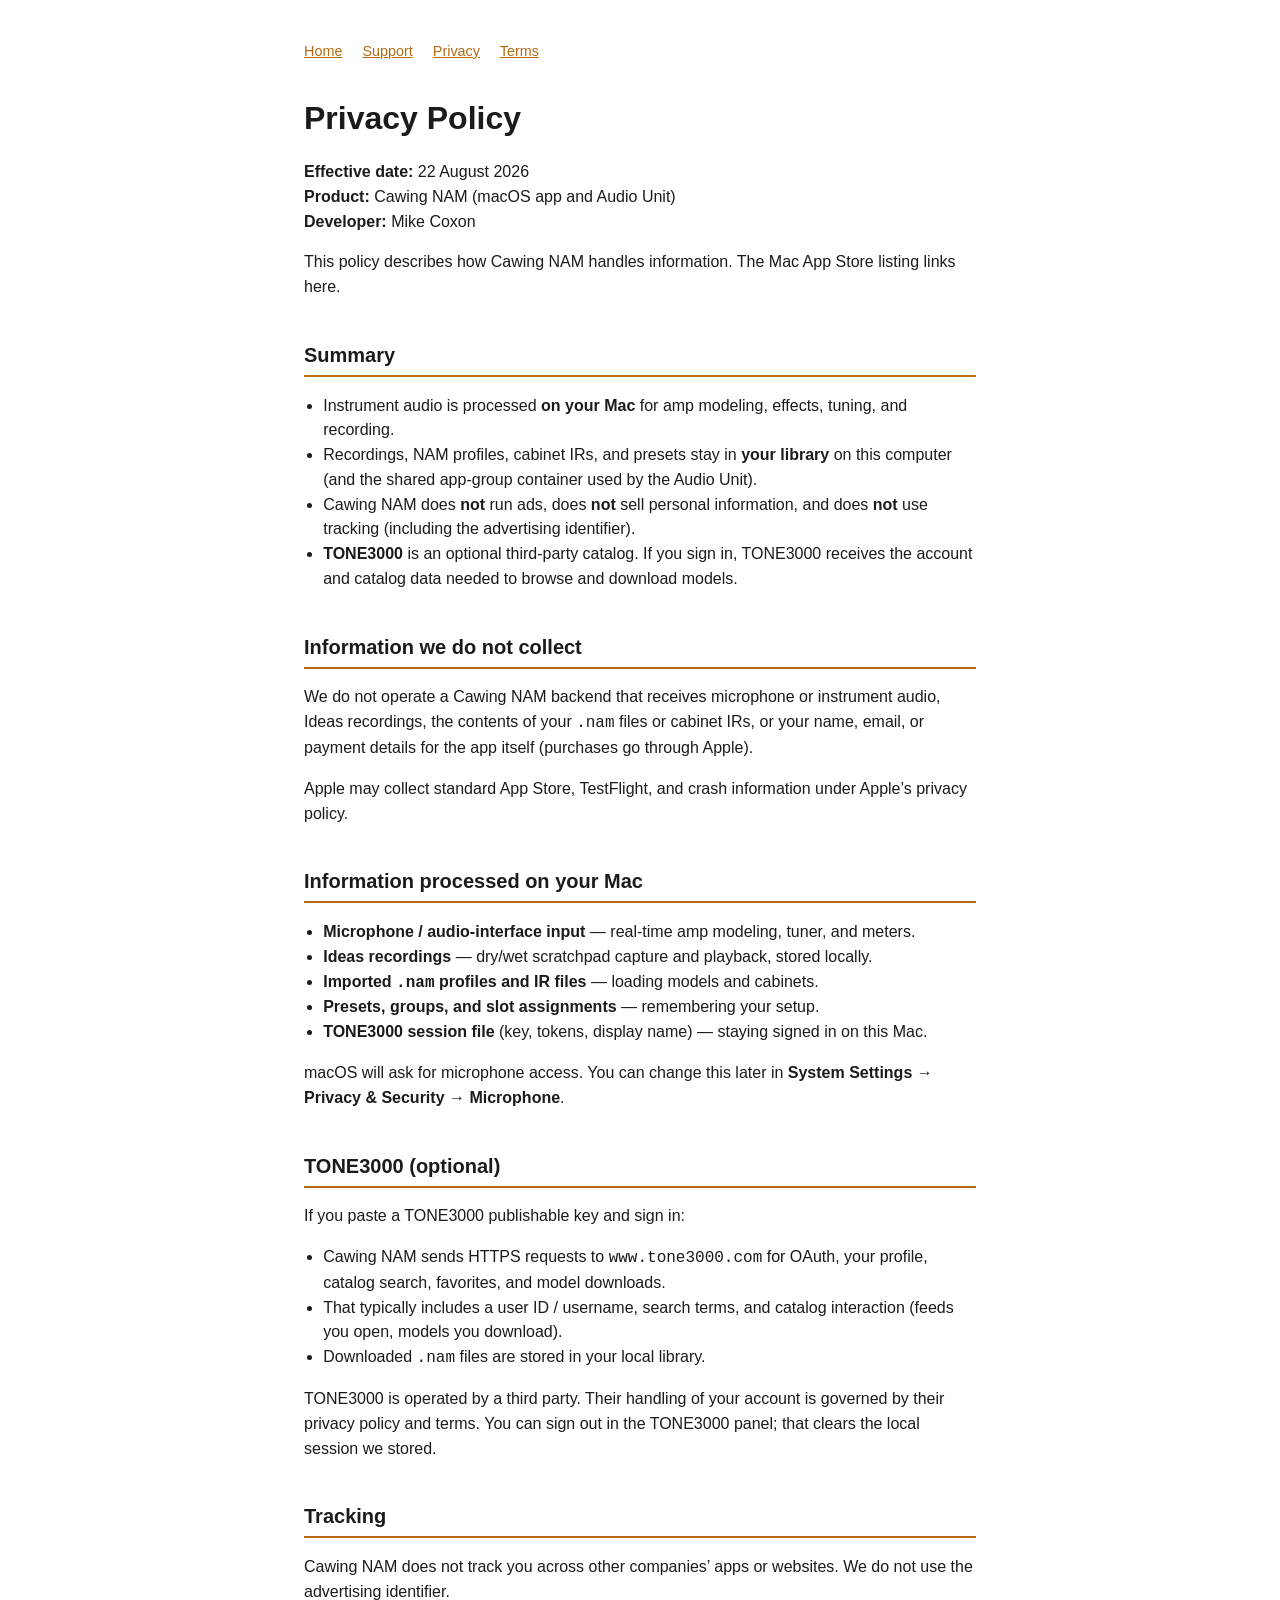
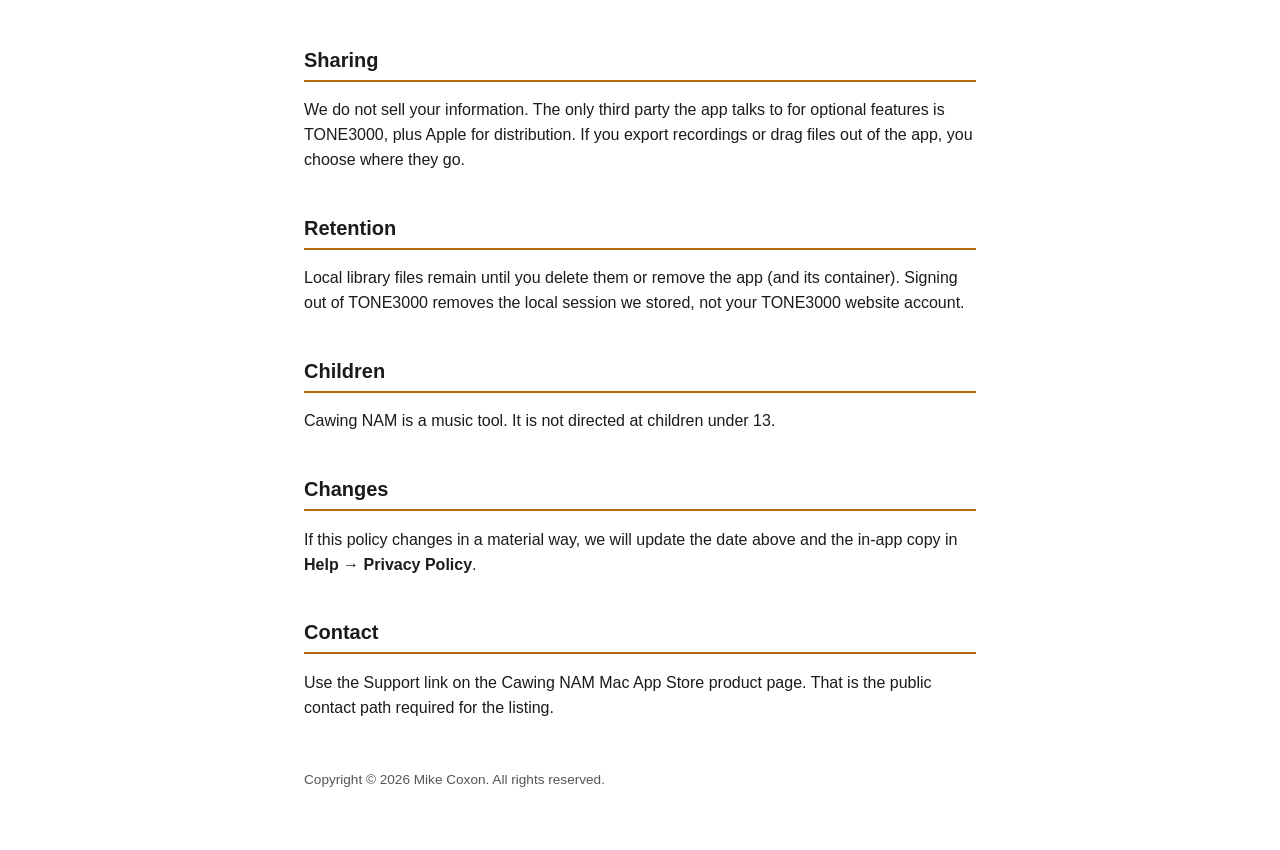
==== privacy.html @ e5a28803 "Add files via upload" ====
<!DOCTYPE html>
<html lang="en">
<head>
  <meta charset="utf-8">
  <meta name="viewport" content="width=device-width, initial-scale=1">
  <title>Cawing NAM Privacy Policy</title>
  <link rel="stylesheet" href="styles.css">
</head>
<body>
  <nav>
    <a href="index.html">Home</a>
    <a href="support.html">Support</a>
    <a href="privacy.html">Privacy</a>
    <a href="terms.html">Terms</a>
  </nav>
  <h1>Privacy Policy</h1>
  <p><strong>Effective date:</strong> 22 August 2026<br>
  <strong>Product:</strong> Cawing NAM (macOS app and Audio Unit)<br>
  <strong>Developer:</strong> Mike Coxon</p>
  <p>This policy describes how Cawing NAM handles information. The Mac App Store listing links here.</p>

  <h2>Summary</h2>
  <ul>
    <li>Instrument audio is processed <strong>on your Mac</strong> for amp modeling, effects, tuning, and recording.</li>
    <li>Recordings, NAM profiles, cabinet IRs, and presets stay in <strong>your library</strong> on this computer (and the shared app-group container used by the Audio Unit).</li>
    <li>Cawing NAM does <strong>not</strong> run ads, does <strong>not</strong> sell personal information, and does <strong>not</strong> use tracking (including the advertising identifier).</li>
    <li><strong>TONE3000</strong> is an optional third-party catalog. If you sign in, TONE3000 receives the account and catalog data needed to browse and download models.</li>
  </ul>

  <h2>Information we do not collect</h2>
  <p>We do not operate a Cawing NAM backend that receives microphone or instrument audio, Ideas recordings, the contents of your <code>.nam</code> files or cabinet IRs, or your name, email, or payment details for the app itself (purchases go through Apple).</p>
  <p>Apple may collect standard App Store, TestFlight, and crash information under Apple’s privacy policy.</p>

  <h2>Information processed on your Mac</h2>
  <ul>
    <li><strong>Microphone / audio-interface input</strong> — real-time amp modeling, tuner, and meters.</li>
    <li><strong>Ideas recordings</strong> — dry/wet scratchpad capture and playback, stored locally.</li>
    <li><strong>Imported <code>.nam</code> profiles and IR files</strong> — loading models and cabinets.</li>
    <li><strong>Presets, groups, and slot assignments</strong> — remembering your setup.</li>
    <li><strong>TONE3000 session file</strong> (key, tokens, display name) — staying signed in on this Mac.</li>
  </ul>
  <p>macOS will ask for microphone access. You can change this later in <strong>System Settings → Privacy &amp; Security → Microphone</strong>.</p>

  <h2>TONE3000 (optional)</h2>
  <p>If you paste a TONE3000 publishable key and sign in:</p>
  <ul>
    <li>Cawing NAM sends HTTPS requests to <code>www.tone3000.com</code> for OAuth, your profile, catalog search, favorites, and model downloads.</li>
    <li>That typically includes a user ID / username, search terms, and catalog interaction (feeds you open, models you download).</li>
    <li>Downloaded <code>.nam</code> files are stored in your local library.</li>
  </ul>
  <p>TONE3000 is operated by a third party. Their handling of your account is governed by their privacy policy and terms. You can sign out in the TONE3000 panel; that clears the local session we stored.</p>

  <h2>Tracking</h2>
  <p>Cawing NAM does not track you across other companies’ apps or websites. We do not use the advertising identifier.</p>

  <h2>Sharing</h2>
  <p>We do not sell your information. The only third party the app talks to for optional features is TONE3000, plus Apple for distribution. If you export recordings or drag files out of the app, you choose where they go.</p>

  <h2>Retention</h2>
  <p>Local library files remain until you delete them or remove the app (and its container). Signing out of TONE3000 removes the local session we stored, not your TONE3000 website account.</p>

  <h2>Children</h2>
  <p>Cawing NAM is a music tool. It is not directed at children under 13.</p>

  <h2>Changes</h2>
  <p>If this policy changes in a material way, we will update the date above and the in-app copy in <strong>Help → Privacy Policy</strong>.</p>

  <h2>Contact</h2>
  <p>Use the Support link on the Cawing NAM Mac App Store product page. That is the public contact path required for the listing.</p>
  <footer>Copyright © 2026 Mike Coxon. All rights reserved.</footer>
</body>
</html>
---- styles.css ----
:root {
  --ink: #1b1b1b;
  --muted: #555;
  --accent: #b56a12;
  --rule: #e4e4e4;
  --bg: #fff;
  --copy-bg: #f6f3ee;
}

html { font-size: 16px; }
body {
  font-family: -apple-system, BlinkMacSystemFont, "Helvetica Neue", Helvetica, Arial, sans-serif;
  color: var(--ink);
  background: var(--bg);
  line-height: 1.55;
  max-width: 42rem;
  margin: 0 auto;
  padding: 2.5rem 1.25rem 4rem;
}
h1 { font-size: 2rem; margin: 0 0 0.4em; }
h2 { font-size: 1.25rem; margin-top: 2em; border-bottom: 2px solid var(--accent); padding-bottom: 0.2em; }
a { color: var(--accent); }
nav { font-size: 0.9rem; margin-bottom: 2rem; color: var(--muted); }
nav a { margin-right: 1rem; }
footer { margin-top: 3rem; font-size: 0.85rem; color: var(--muted); }
ul { padding-left: 1.2rem; }
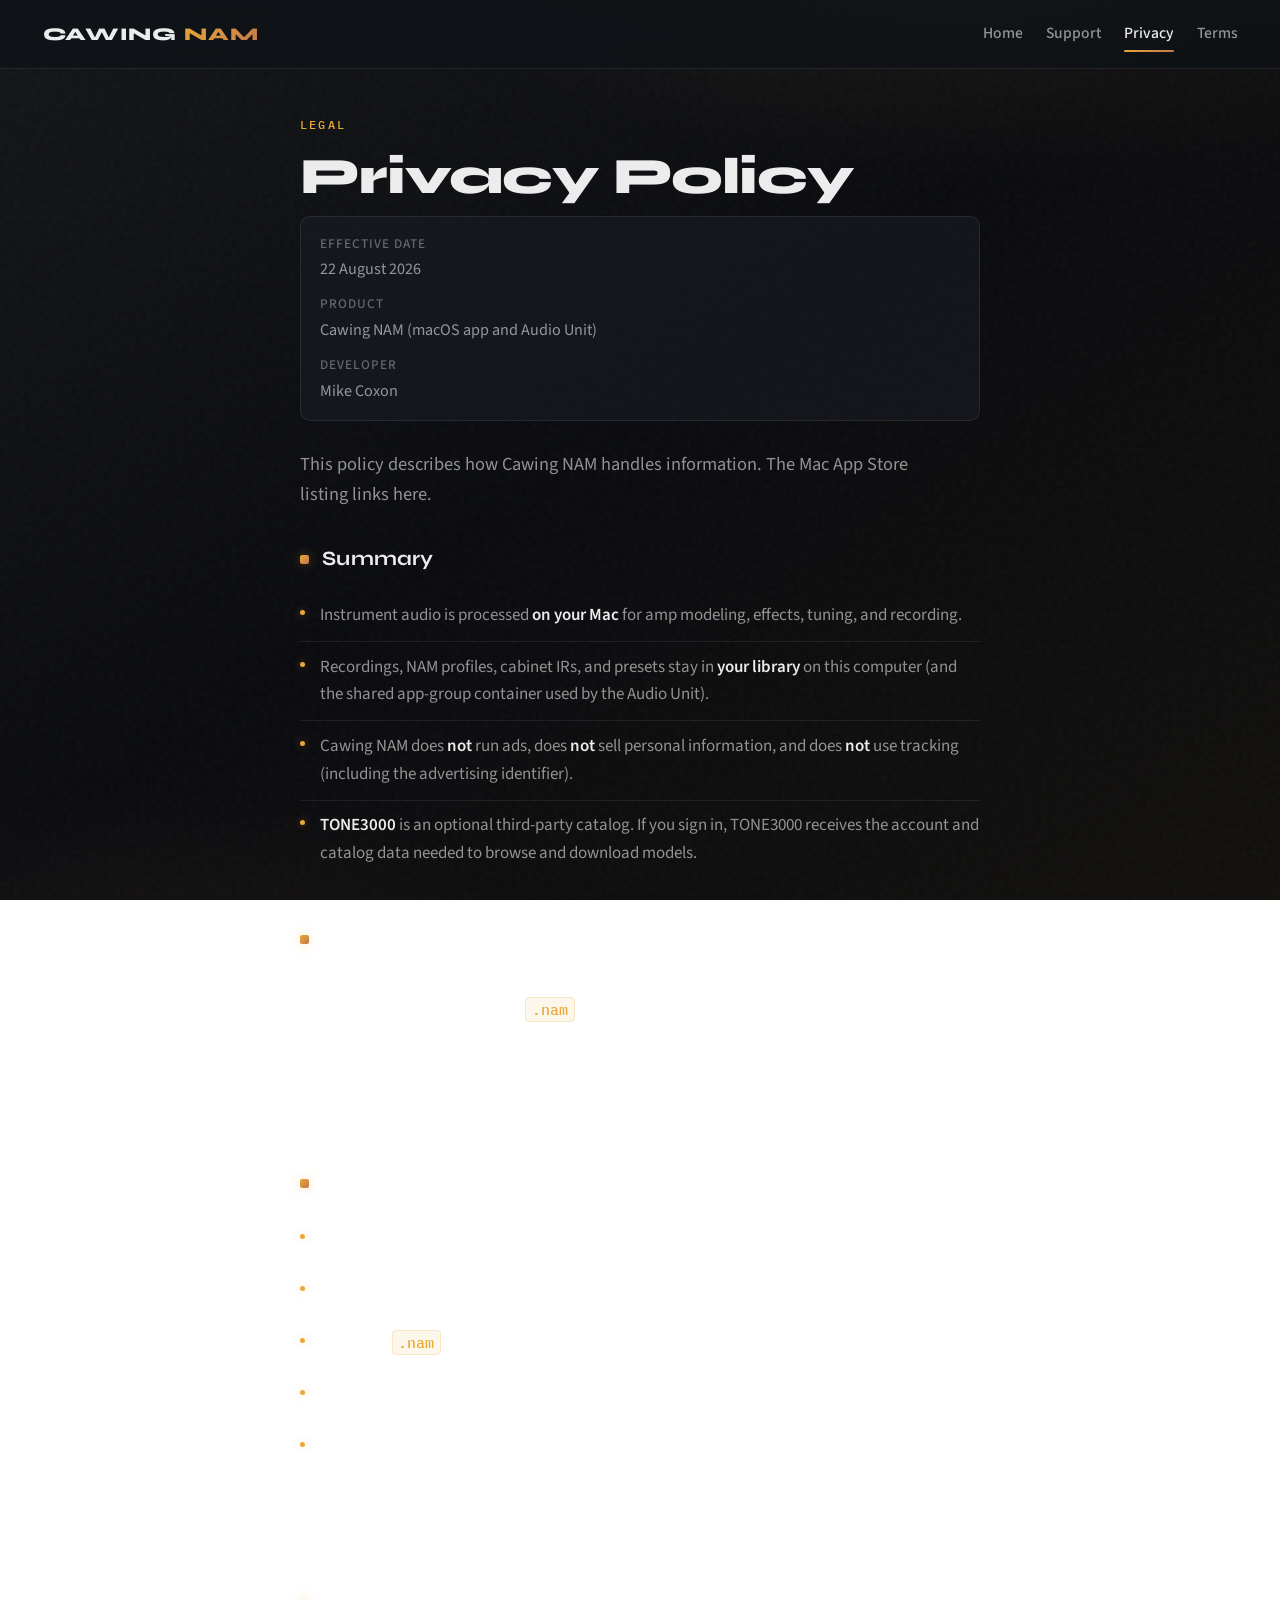
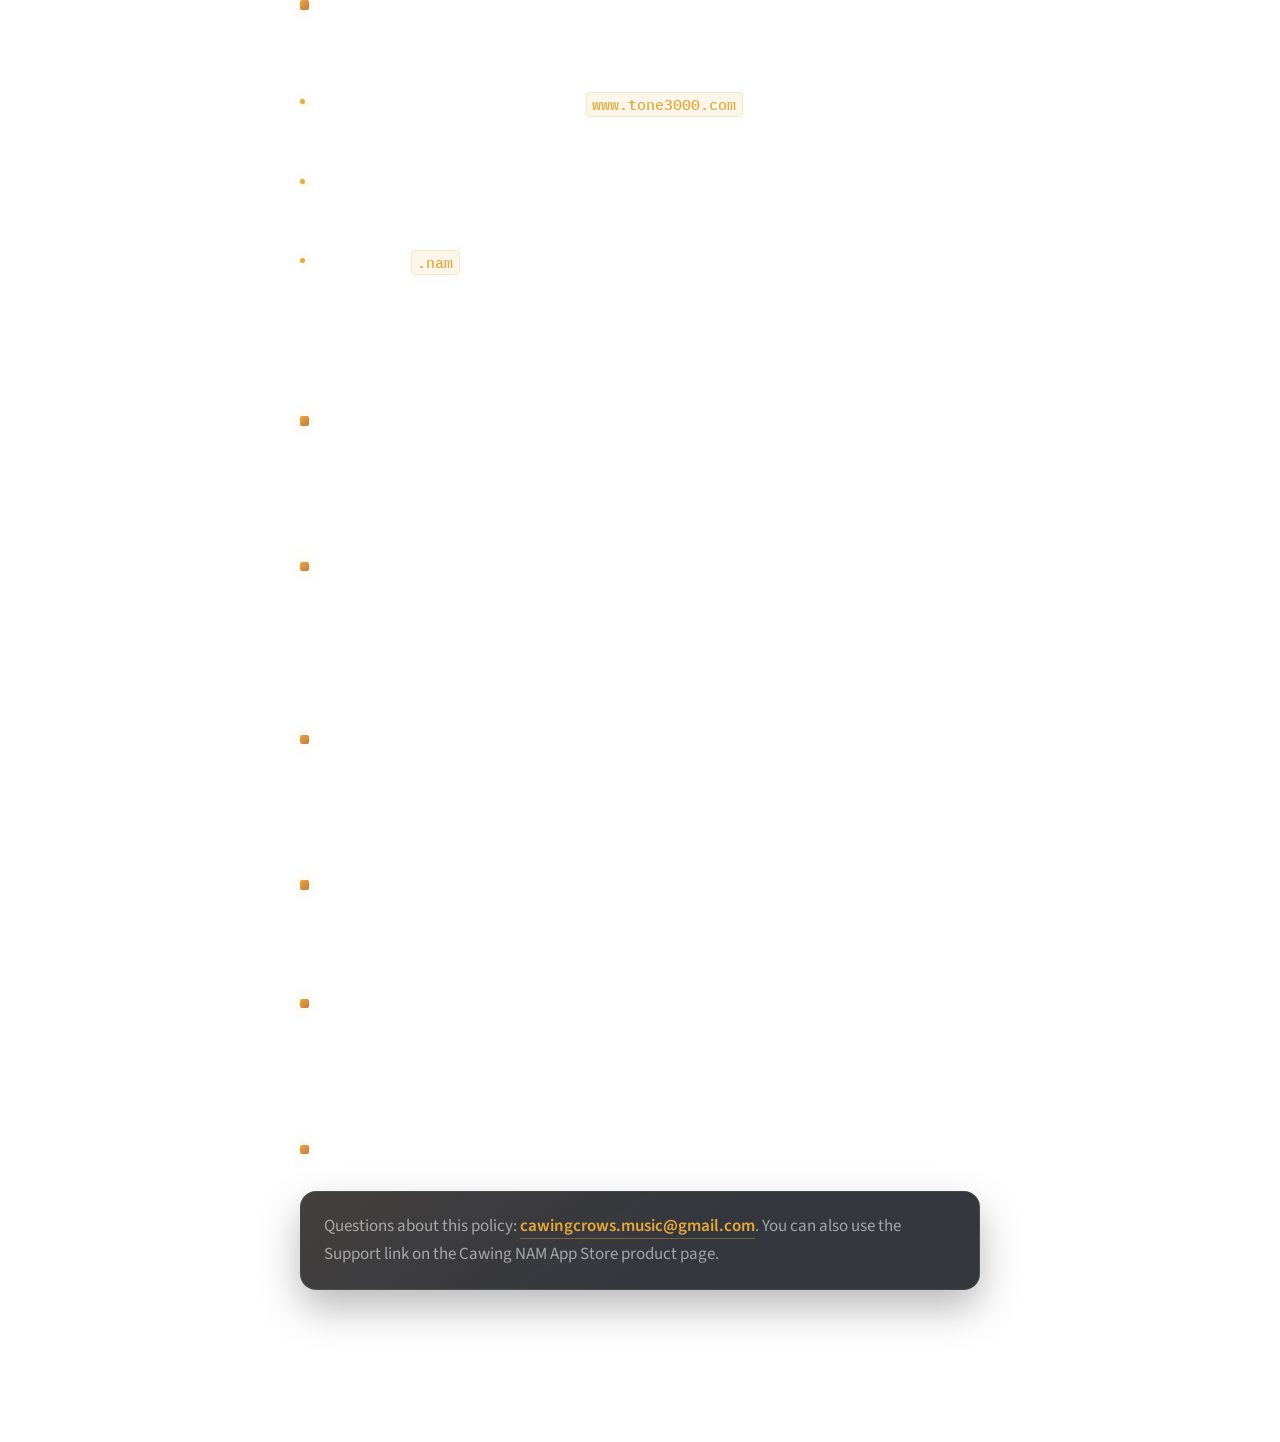
==== commit 4d4657a4: "Add files via upload" ====
--- a/privacy.html
+++ b/privacy.html
@@ -3,70 +3,92 @@
 <head>
   <meta charset="utf-8">
   <meta name="viewport" content="width=device-width, initial-scale=1">
+  <meta name="description" content="Privacy Policy for Cawing NAM on macOS and iOS.">
   <title>Cawing NAM Privacy Policy</title>
   <link rel="stylesheet" href="styles.css">
 </head>
 <body>
-  <nav>
-    <a href="index.html">Home</a>
-    <a href="support.html">Support</a>
-    <a href="privacy.html">Privacy</a>
-    <a href="terms.html">Terms</a>
-  </nav>
-  <h1>Privacy Policy</h1>
-  <p><strong>Effective date:</strong> 22 August 2026<br>
-  <strong>Product:</strong> Cawing NAM (macOS app and Audio Unit)<br>
-  <strong>Developer:</strong> Mike Coxon</p>
-  <p>This policy describes how Cawing NAM handles information. The Mac App Store listing links here.</p>
+  <div class="site-shell">
+    <nav class="site-nav" aria-label="Primary">
+      <a class="brand-mark" href="index.html">Cawing <span>NAM</span></a>
+      <div class="nav-links">
+        <a href="index.html">Home</a>
+        <a href="support.html">Support</a>
+        <a href="privacy.html" aria-current="page">Privacy</a>
+        <a href="terms.html">Terms</a>
+      </div>
+    </nav>
 
-  <h2>Summary</h2>
-  <ul>
-    <li>Instrument audio is processed <strong>on your Mac</strong> for amp modeling, effects, tuning, and recording.</li>
-    <li>Recordings, NAM profiles, cabinet IRs, and presets stay in <strong>your library</strong> on this computer (and the shared app-group container used by the Audio Unit).</li>
-    <li>Cawing NAM does <strong>not</strong> run ads, does <strong>not</strong> sell personal information, and does <strong>not</strong> use tracking (including the advertising identifier).</li>
-    <li><strong>TONE3000</strong> is an optional third-party catalog. If you sign in, TONE3000 receives the account and catalog data needed to browse and download models.</li>
-  </ul>
+    <main>
+      <header class="page-intro">
+        <p class="eyebrow">Legal</p>
+        <h1>Privacy Policy</h1>
+        <div class="meta-line">
+          <span><strong>Effective date</strong> 22 August 2026</span>
+          <span><strong>Product</strong> Cawing NAM (macOS app and Audio Unit)</span>
+          <span><strong>Developer</strong> Mike Coxon</span>
+        </div>
+        <p class="lede">This policy describes how Cawing NAM handles information. The Mac App Store listing links here.</p>
+      </header>
 
-  <h2>Information we do not collect</h2>
-  <p>We do not operate a Cawing NAM backend that receives microphone or instrument audio, Ideas recordings, the contents of your <code>.nam</code> files or cabinet IRs, or your name, email, or payment details for the app itself (purchases go through Apple).</p>
-  <p>Apple may collect standard App Store, TestFlight, and crash information under Apple’s privacy policy.</p>
+      <div class="doc-body">
+        <h2>Summary</h2>
+        <ul>
+          <li>Instrument audio is processed <strong>on your Mac</strong> for amp modeling, effects, tuning, and recording.</li>
+          <li>Recordings, NAM profiles, cabinet IRs, and presets stay in <strong>your library</strong> on this computer (and the shared app-group container used by the Audio Unit).</li>
+          <li>Cawing NAM does <strong>not</strong> run ads, does <strong>not</strong> sell personal information, and does <strong>not</strong> use tracking (including the advertising identifier).</li>
+          <li><strong>TONE3000</strong> is an optional third-party catalog. If you sign in, TONE3000 receives the account and catalog data needed to browse and download models.</li>
+        </ul>
 
-  <h2>Information processed on your Mac</h2>
-  <ul>
-    <li><strong>Microphone / audio-interface input</strong> — real-time amp modeling, tuner, and meters.</li>
-    <li><strong>Ideas recordings</strong> — dry/wet scratchpad capture and playback, stored locally.</li>
-    <li><strong>Imported <code>.nam</code> profiles and IR files</strong> — loading models and cabinets.</li>
-    <li><strong>Presets, groups, and slot assignments</strong> — remembering your setup.</li>
-    <li><strong>TONE3000 session file</strong> (key, tokens, display name) — staying signed in on this Mac.</li>
-  </ul>
-  <p>macOS will ask for microphone access. You can change this later in <strong>System Settings → Privacy &amp; Security → Microphone</strong>.</p>
+        <h2>Information we do not collect</h2>
+        <p>We do not operate a Cawing NAM backend that receives microphone or instrument audio, Ideas recordings, the contents of your <code>.nam</code> files or cabinet IRs, or your name, email, or payment details for the app itself (purchases go through Apple).</p>
+        <p>Apple may collect standard App Store, TestFlight, and crash information under Apple’s privacy policy.</p>
 
-  <h2>TONE3000 (optional)</h2>
-  <p>If you paste a TONE3000 publishable key and sign in:</p>
-  <ul>
-    <li>Cawing NAM sends HTTPS requests to <code>www.tone3000.com</code> for OAuth, your profile, catalog search, favorites, and model downloads.</li>
-    <li>That typically includes a user ID / username, search terms, and catalog interaction (feeds you open, models you download).</li>
-    <li>Downloaded <code>.nam</code> files are stored in your local library.</li>
-  </ul>
-  <p>TONE3000 is operated by a third party. Their handling of your account is governed by their privacy policy and terms. You can sign out in the TONE3000 panel; that clears the local session we stored.</p>
+        <h2>Information processed on your Mac</h2>
+        <ul>
+          <li><strong>Microphone / audio-interface input</strong> — real-time amp modeling, tuner, and meters.</li>
+          <li><strong>Ideas recordings</strong> — dry/wet scratchpad capture and playback, stored locally.</li>
+          <li><strong>Imported <code>.nam</code> profiles and IR files</strong> — loading models and cabinets.</li>
+          <li><strong>Presets, groups, and slot assignments</strong> — remembering your setup.</li>
+          <li><strong>TONE3000 session file</strong> (key, tokens, display name) — staying signed in on this Mac.</li>
+        </ul>
+        <p>macOS will ask for microphone access. You can change this later in <strong>System Settings → Privacy &amp; Security → Microphone</strong>.</p>
 
-  <h2>Tracking</h2>
-  <p>Cawing NAM does not track you across other companies’ apps or websites. We do not use the advertising identifier.</p>
+        <h2>TONE3000 (optional)</h2>
+        <p>If you paste a TONE3000 publishable key and sign in:</p>
+        <ul>
+          <li>Cawing NAM sends HTTPS requests to <code>www.tone3000.com</code> for OAuth, your profile, catalog search, favorites, and model downloads.</li>
+          <li>That typically includes a user ID / username, search terms, and catalog interaction (feeds you open, models you download).</li>
+          <li>Downloaded <code>.nam</code> files are stored in your local library.</li>
+        </ul>
+        <p>TONE3000 is operated by a third party. Their handling of your account is governed by their privacy policy and terms. You can sign out in the TONE3000 panel; that clears the local session we stored.</p>
 
-  <h2>Sharing</h2>
-  <p>We do not sell your information. The only third party the app talks to for optional features is TONE3000, plus Apple for distribution. If you export recordings or drag files out of the app, you choose where they go.</p>
+        <h2>Tracking</h2>
+        <p>Cawing NAM does not track you across other companies’ apps or websites. We do not use the advertising identifier.</p>
 
-  <h2>Retention</h2>
-  <p>Local library files remain until you delete them or remove the app (and its container). Signing out of TONE3000 removes the local session we stored, not your TONE3000 website account.</p>
+        <h2>Sharing</h2>
+        <p>We do not sell your information. The only third party the app talks to for optional features is TONE3000, plus Apple for distribution. If you export recordings or drag files out of the app, you choose where they go.</p>
 
-  <h2>Children</h2>
-  <p>Cawing NAM is a music tool. It is not directed at children under 13.</p>
+        <h2>Retention</h2>
+        <p>Local library files remain until you delete them or remove the app (and its container). Signing out of TONE3000 removes the local session we stored, not your TONE3000 website account.</p>
 
-  <h2>Changes</h2>
-  <p>If this policy changes in a material way, we will update the date above and the in-app copy in <strong>Help → Privacy Policy</strong>.</p>
+        <h2>Children</h2>
+        <p>Cawing NAM is a music tool. It is not directed at children under 13.</p>
 
-  <h2>Contact</h2>
-  <p>Use the Support link on the Cawing NAM Mac App Store product page. That is the public contact path required for the listing.</p>
-  <footer>Copyright © 2026 Mike Coxon. All rights reserved.</footer>
+        <h2>Changes</h2>
+        <p>If this policy changes in a material way, we will update the date above and the in-app copy in <strong>Help → Privacy Policy</strong>.</p>
+
+        <h2>Contact</h2>
+        <div class="contact-block">
+          <p>Questions about this policy: <a href="mailto:cawingcrows.music@gmail.com">cawingcrows.music@gmail.com</a>. You can also use the Support link on the Cawing NAM App Store product page.</p>
+        </div>
+      </div>
+    </main>
+
+    <footer class="site-footer">
+      <span>Copyright © 2026 Mike Coxon. All rights reserved.</span>
+      <span><a href="support.html">Support</a> · <a href="terms.html">Terms</a></span>
+    </footer>
+  </div>
 </body>
 </html>
--- a/styles.css
+++ b/styles.css
@@ -1,26 +1,484 @@
+/* Cawing NAM — Store site, matched to AppTheme */
+
+@import url("https://fonts.googleapis.com/css2?family=IBM+Plex+Mono:wght@500&family=Source+Sans+3:ital,wght@0,400;0,500;0,600;0,700;1,400&family=Syne:wght@600;700;800&display=swap");
+
 :root {
-  --ink: #1b1b1b;
-  --muted: #555;
-  --accent: #b56a12;
-  --rule: #e4e4e4;
-  --bg: #fff;
-  --copy-bg: #f6f3ee;
-}
-
-html { font-size: 16px; }
+  --charcoal: #0f1217;
+  --backdrop-a: #141619;
+  --backdrop-b: #0a0b0f;
+  --backdrop-c: #12100d;
+  --panel: #1a1c24;
+  --panel-raised: #242630;
+  --stroke: rgba(255, 255, 255, 0.08);
+  --stroke-strong: rgba(255, 255, 255, 0.14);
+  --amber: #e8a838;
+  --copper: #c4784a;
+  --sage: #7db88a;
+  --danger: #db5247;
+  --text: rgba(255, 255, 255, 0.92);
+  --text-2: rgba(255, 255, 255, 0.55);
+  --text-3: rgba(255, 255, 255, 0.35);
+  --brand-gradient: linear-gradient(135deg, var(--amber) 0%, var(--copper) 100%);
+  --font-display: "Syne", sans-serif;
+  --font-body: "Source Sans 3", sans-serif;
+  --font-mono: "IBM Plex Mono", ui-monospace, monospace;
+  --radius: 16px;
+  --max: 44rem;
+  --max-wide: 68rem;
+}
+
+*,
+*::before,
+*::after { box-sizing: border-box; }
+
+html {
+  font-size: 17px;
+  scroll-behavior: smooth;
+}
+
 body {
-  font-family: -apple-system, BlinkMacSystemFont, "Helvetica Neue", Helvetica, Arial, sans-serif;
-  color: var(--ink);
-  background: var(--bg);
-  line-height: 1.55;
-  max-width: 42rem;
+  margin: 0;
+  min-height: 100vh;
+  color: var(--text);
+  font-family: var(--font-body);
+  font-weight: 400;
+  line-height: 1.6;
+  background:
+    radial-gradient(ellipse 90% 55% at 80% -10%, rgba(232, 168, 56, 0.09), transparent 55%),
+    radial-gradient(ellipse 70% 45% at 10% 110%, rgba(196, 120, 74, 0.07), transparent 50%),
+    linear-gradient(145deg, var(--backdrop-a), var(--backdrop-b) 48%, var(--backdrop-c));
+  background-attachment: fixed;
+  -webkit-font-smoothing: antialiased;
+}
+
+body::before {
+  content: "";
+  position: fixed;
+  inset: 0;
+  pointer-events: none;
+  opacity: 0.035;
+  background-image: url("data:image/svg+xml,%3Csvg viewBox='0 0 200 200' xmlns='http://www.w3.org/2000/svg'%3E%3Cfilter id='n'%3E%3CfeTurbulence type='fractalNoise' baseFrequency='0.85' numOctaves='4' stitchTiles='stitch'/%3E%3C/filter%3E%3Crect width='100%25' height='100%25' filter='url(%23n)'/%3E%3C/svg%3E");
+  z-index: 0;
+}
+
+a {
+  color: var(--amber);
+  text-decoration: none;
+  transition: color 0.2s ease, opacity 0.2s ease;
+}
+a:hover { color: #f0c060; }
+
+strong { font-weight: 600; color: var(--text); }
+
+code {
+  font-family: var(--font-mono);
+  font-size: 0.86em;
+  font-weight: 500;
+  color: var(--amber);
+  background: rgba(232, 168, 56, 0.1);
+  border: 1px solid rgba(232, 168, 56, 0.22);
+  border-radius: 4px;
+  padding: 0.12em 0.4em;
+}
+
+/* —— Shell —— */
+
+.site-shell {
+  position: relative;
+  z-index: 1;
+  min-height: 100vh;
+  display: flex;
+  flex-direction: column;
+}
+
+.site-nav {
+  display: flex;
+  align-items: center;
+  justify-content: space-between;
+  gap: 1.5rem;
+  padding: 1.15rem clamp(1.25rem, 4vw, 2.5rem);
+  border-bottom: 1px solid var(--stroke);
+  background: rgba(15, 18, 23, 0.72);
+  backdrop-filter: blur(16px);
+  -webkit-backdrop-filter: blur(16px);
+  position: sticky;
+  top: 0;
+  z-index: 20;
+}
+
+.brand-mark {
+  display: inline-flex;
+  align-items: baseline;
+  gap: 0.45rem;
+  font-family: var(--font-display);
+  font-weight: 800;
+  font-size: 1.05rem;
+  letter-spacing: 0.04em;
+  text-transform: uppercase;
+  color: var(--text);
+}
+.brand-mark:hover { color: var(--text); opacity: 0.9; }
+.brand-mark span {
+  background: var(--brand-gradient);
+  -webkit-background-clip: text;
+  background-clip: text;
+  color: transparent;
+}
+
+.nav-links {
+  display: flex;
+  flex-wrap: wrap;
+  gap: 0.35rem 1.35rem;
+  font-size: 0.92rem;
+  font-weight: 500;
+}
+.nav-links a {
+  color: var(--text-2);
+  position: relative;
+}
+.nav-links a:hover,
+.nav-links a[aria-current="page"] {
+  color: var(--text);
+}
+.nav-links a[aria-current="page"]::after {
+  content: "";
+  position: absolute;
+  left: 0;
+  right: 0;
+  bottom: -0.35rem;
+  height: 2px;
+  border-radius: 1px;
+  background: var(--brand-gradient);
+}
+
+main {
+  flex: 1;
+  width: min(100%, var(--max));
   margin: 0 auto;
-  padding: 2.5rem 1.25rem 4rem;
-}
-h1 { font-size: 2rem; margin: 0 0 0.4em; }
-h2 { font-size: 1.25rem; margin-top: 2em; border-bottom: 2px solid var(--accent); padding-bottom: 0.2em; }
-a { color: var(--accent); }
-nav { font-size: 0.9rem; margin-bottom: 2rem; color: var(--muted); }
-nav a { margin-right: 1rem; }
-footer { margin-top: 3rem; font-size: 0.85rem; color: var(--muted); }
-ul { padding-left: 1.2rem; }
+  padding: 2.75rem clamp(1.25rem, 4vw, 2rem) 3.5rem;
+}
+
+main.page-home {
+  width: 100%;
+  max-width: none;
+  padding: 0;
+}
+
+.site-footer {
+  margin-top: auto;
+  padding: 1.75rem clamp(1.25rem, 4vw, 2.5rem) 2.25rem;
+  border-top: 1px solid var(--stroke);
+  color: var(--text-3);
+  font-size: 0.85rem;
+  display: flex;
+  flex-wrap: wrap;
+  gap: 0.75rem 1.5rem;
+  justify-content: space-between;
+  align-items: center;
+}
+.site-footer a { color: var(--text-2); }
+.site-footer a:hover { color: var(--amber); }
+
+/* —— Typography —— */
+
+.eyebrow {
+  margin: 0 0 0.85rem;
+  font-family: var(--font-mono);
+  font-size: 0.72rem;
+  font-weight: 500;
+  letter-spacing: 0.18em;
+  text-transform: uppercase;
+  color: var(--amber);
+}
+
+h1 {
+  margin: 0 0 0.65rem;
+  font-family: var(--font-display);
+  font-weight: 800;
+  font-size: clamp(2.15rem, 5vw, 3rem);
+  line-height: 1.08;
+  letter-spacing: -0.02em;
+}
+
+h2 {
+  margin: 2.6rem 0 0.85rem;
+  font-family: var(--font-display);
+  font-weight: 700;
+  font-size: 1.2rem;
+  letter-spacing: 0.01em;
+  color: var(--text);
+  display: flex;
+  align-items: center;
+  gap: 0.75rem;
+}
+h2::before {
+  content: "";
+  width: 0.55rem;
+  height: 0.55rem;
+  border-radius: 2px;
+  background: var(--brand-gradient);
+  box-shadow: 0 0 12px rgba(232, 168, 56, 0.35);
+  flex-shrink: 0;
+}
+
+.lede {
+  margin: 0 0 1.5rem;
+  font-size: 1.08rem;
+  color: var(--text-2);
+  max-width: 38rem;
+}
+
+.meta-line {
+  margin: 0 0 1.75rem;
+  padding: 0.95rem 1.1rem;
+  border: 1px solid var(--stroke);
+  border-radius: 10px;
+  background: rgba(26, 28, 36, 0.65);
+  color: var(--text-2);
+  font-size: 0.95rem;
+}
+.meta-line strong {
+  color: var(--text-3);
+  font-weight: 500;
+  font-size: 0.78rem;
+  letter-spacing: 0.08em;
+  text-transform: uppercase;
+  display: block;
+  margin-bottom: 0.15rem;
+}
+.meta-line span + span { margin-top: 0.65rem; display: block; }
+
+p { margin: 0 0 1rem; color: var(--text-2); }
+p:last-child { margin-bottom: 0; }
+
+ul {
+  margin: 0 0 1rem;
+  padding: 0;
+  list-style: none;
+}
+ul li {
+  position: relative;
+  padding: 0.7rem 0 0.7rem 1.15rem;
+  border-bottom: 1px solid var(--stroke);
+  color: var(--text-2);
+}
+ul li:last-child { border-bottom: 0; }
+ul li::before {
+  content: "";
+  position: absolute;
+  left: 0;
+  top: 1.15rem;
+  width: 5px;
+  height: 5px;
+  border-radius: 50%;
+  background: var(--amber);
+  box-shadow: 0 0 8px rgba(232, 168, 56, 0.45);
+}
+ul li strong { color: var(--text); }
+
+/* —— Home hero —— */
+
+.hero {
+  position: relative;
+  min-height: min(100vh, 54rem);
+  display: grid;
+  align-items: end;
+  overflow: hidden;
+}
+
+.hero-media {
+  position: absolute;
+  inset: 0;
+  z-index: 0;
+}
+.hero-media img {
+  width: 100%;
+  height: 100%;
+  object-fit: cover;
+  object-position: center 35%;
+  display: block;
+  transform: scale(1.02);
+  animation: heroDrift 18s ease-in-out infinite alternate;
+}
+.hero-media::after {
+  content: "";
+  position: absolute;
+  inset: 0;
+  background:
+    linear-gradient(180deg, rgba(10, 11, 15, 0.35) 0%, rgba(10, 11, 15, 0.15) 28%, rgba(10, 11, 15, 0.82) 72%, rgba(10, 11, 15, 0.96) 100%),
+    linear-gradient(90deg, rgba(10, 11, 15, 0.55) 0%, transparent 45%);
+}
+
+.hero-copy {
+  position: relative;
+  z-index: 1;
+  width: min(100%, var(--max-wide));
+  margin: 0 auto;
+  padding: clamp(5rem, 14vh, 8rem) clamp(1.25rem, 4vw, 2.5rem) clamp(2.5rem, 6vh, 4rem);
+  animation: riseIn 0.9s cubic-bezier(0.22, 1, 0.36, 1) both;
+}
+
+.hero-brand {
+  margin: 0 0 1rem;
+  font-family: var(--font-display);
+  font-weight: 800;
+  font-size: clamp(3rem, 9vw, 5.5rem);
+  line-height: 0.95;
+  letter-spacing: -0.03em;
+  text-transform: uppercase;
+}
+.hero-brand .accent {
+  display: block;
+  background: var(--brand-gradient);
+  -webkit-background-clip: text;
+  background-clip: text;
+  color: transparent;
+  filter: drop-shadow(0 0 28px rgba(232, 168, 56, 0.25));
+}
+
+.hero-title {
+  margin: 0 0 0.85rem;
+  font-family: var(--font-display);
+  font-weight: 700;
+  font-size: clamp(1.25rem, 2.6vw, 1.65rem);
+  line-height: 1.25;
+  color: var(--text);
+  max-width: 22ch;
+}
+
+.hero-lede {
+  margin: 0 0 1.75rem;
+  max-width: 34rem;
+  font-size: 1.05rem;
+  color: rgba(255, 255, 255, 0.68);
+}
+
+.cta-row {
+  display: flex;
+  flex-wrap: wrap;
+  gap: 0.75rem;
+}
+
+.btn {
+  display: inline-flex;
+  align-items: center;
+  justify-content: center;
+  gap: 0.45rem;
+  padding: 0.72rem 1.25rem;
+  border-radius: 999px;
+  font-family: var(--font-body);
+  font-size: 0.95rem;
+  font-weight: 600;
+  border: 1px solid transparent;
+  transition: transform 0.2s ease, box-shadow 0.2s ease, background 0.2s ease, border-color 0.2s ease;
+}
+.btn:hover { transform: translateY(-1px); }
+
+.btn-primary {
+  color: #111;
+  background: var(--brand-gradient);
+  box-shadow: 0 8px 28px rgba(232, 168, 56, 0.28);
+}
+.btn-primary:hover {
+  color: #111;
+  box-shadow: 0 12px 36px rgba(232, 168, 56, 0.4);
+}
+
+.btn-ghost {
+  color: var(--text);
+  background: rgba(255, 255, 255, 0.04);
+  border-color: var(--stroke-strong);
+}
+.btn-ghost:hover {
+  color: var(--text);
+  border-color: rgba(232, 168, 56, 0.45);
+  background: rgba(232, 168, 56, 0.08);
+}
+
+/* —— Support panels —— */
+
+.contact-block {
+  margin: 1.5rem 0 0;
+  padding: 1.25rem 1.35rem;
+  border-radius: var(--radius);
+  border: 1px solid var(--stroke);
+  background:
+    linear-gradient(145deg, rgba(232, 168, 56, 0.08), transparent 55%),
+    rgba(26, 28, 36, 0.88);
+  box-shadow: 0 18px 40px rgba(0, 0, 0, 0.28);
+  animation: riseIn 0.7s cubic-bezier(0.22, 1, 0.36, 1) 0.08s both;
+}
+.contact-block p { margin: 0; }
+.contact-block a {
+  font-weight: 600;
+  border-bottom: 1px solid rgba(232, 168, 56, 0.35);
+}
+.contact-block a:hover { border-bottom-color: var(--amber); }
+
+.trouble-list li {
+  padding-top: 0.95rem;
+  padding-bottom: 0.95rem;
+}
+.trouble-list li strong {
+  display: block;
+  margin-bottom: 0.2rem;
+  font-size: 0.98rem;
+}
+
+.page-intro {
+  animation: riseIn 0.7s cubic-bezier(0.22, 1, 0.36, 1) both;
+}
+
+.doc-body h2:first-of-type { margin-top: 2rem; }
+
+.doc-body {
+  animation: riseIn 0.75s cubic-bezier(0.22, 1, 0.36, 1) 0.05s both;
+}
+
+.inline-links {
+  margin-top: 2.5rem;
+  padding-top: 1.25rem;
+  border-top: 1px solid var(--stroke);
+  color: var(--text-3);
+  font-size: 0.95rem;
+}
+.inline-links a { margin: 0 0.15rem; }
+
+@keyframes riseIn {
+  from {
+    opacity: 0;
+    transform: translateY(14px);
+  }
+  to {
+    opacity: 1;
+    transform: translateY(0);
+  }
+}
+
+@keyframes heroDrift {
+  from { transform: scale(1.02) translate3d(0, 0, 0); }
+  to { transform: scale(1.06) translate3d(-1.2%, -0.8%, 0); }
+}
+
+@media (prefers-reduced-motion: reduce) {
+  *,
+  *::before,
+  *::after {
+    animation: none !important;
+    transition: none !important;
+  }
+}
+
+@media (max-width: 640px) {
+  .site-nav {
+    flex-direction: column;
+    align-items: flex-start;
+    gap: 0.85rem;
+  }
+  .hero {
+    min-height: 92vh;
+  }
+  .hero-brand {
+    font-size: clamp(2.6rem, 14vw, 3.4rem);
+  }
+}
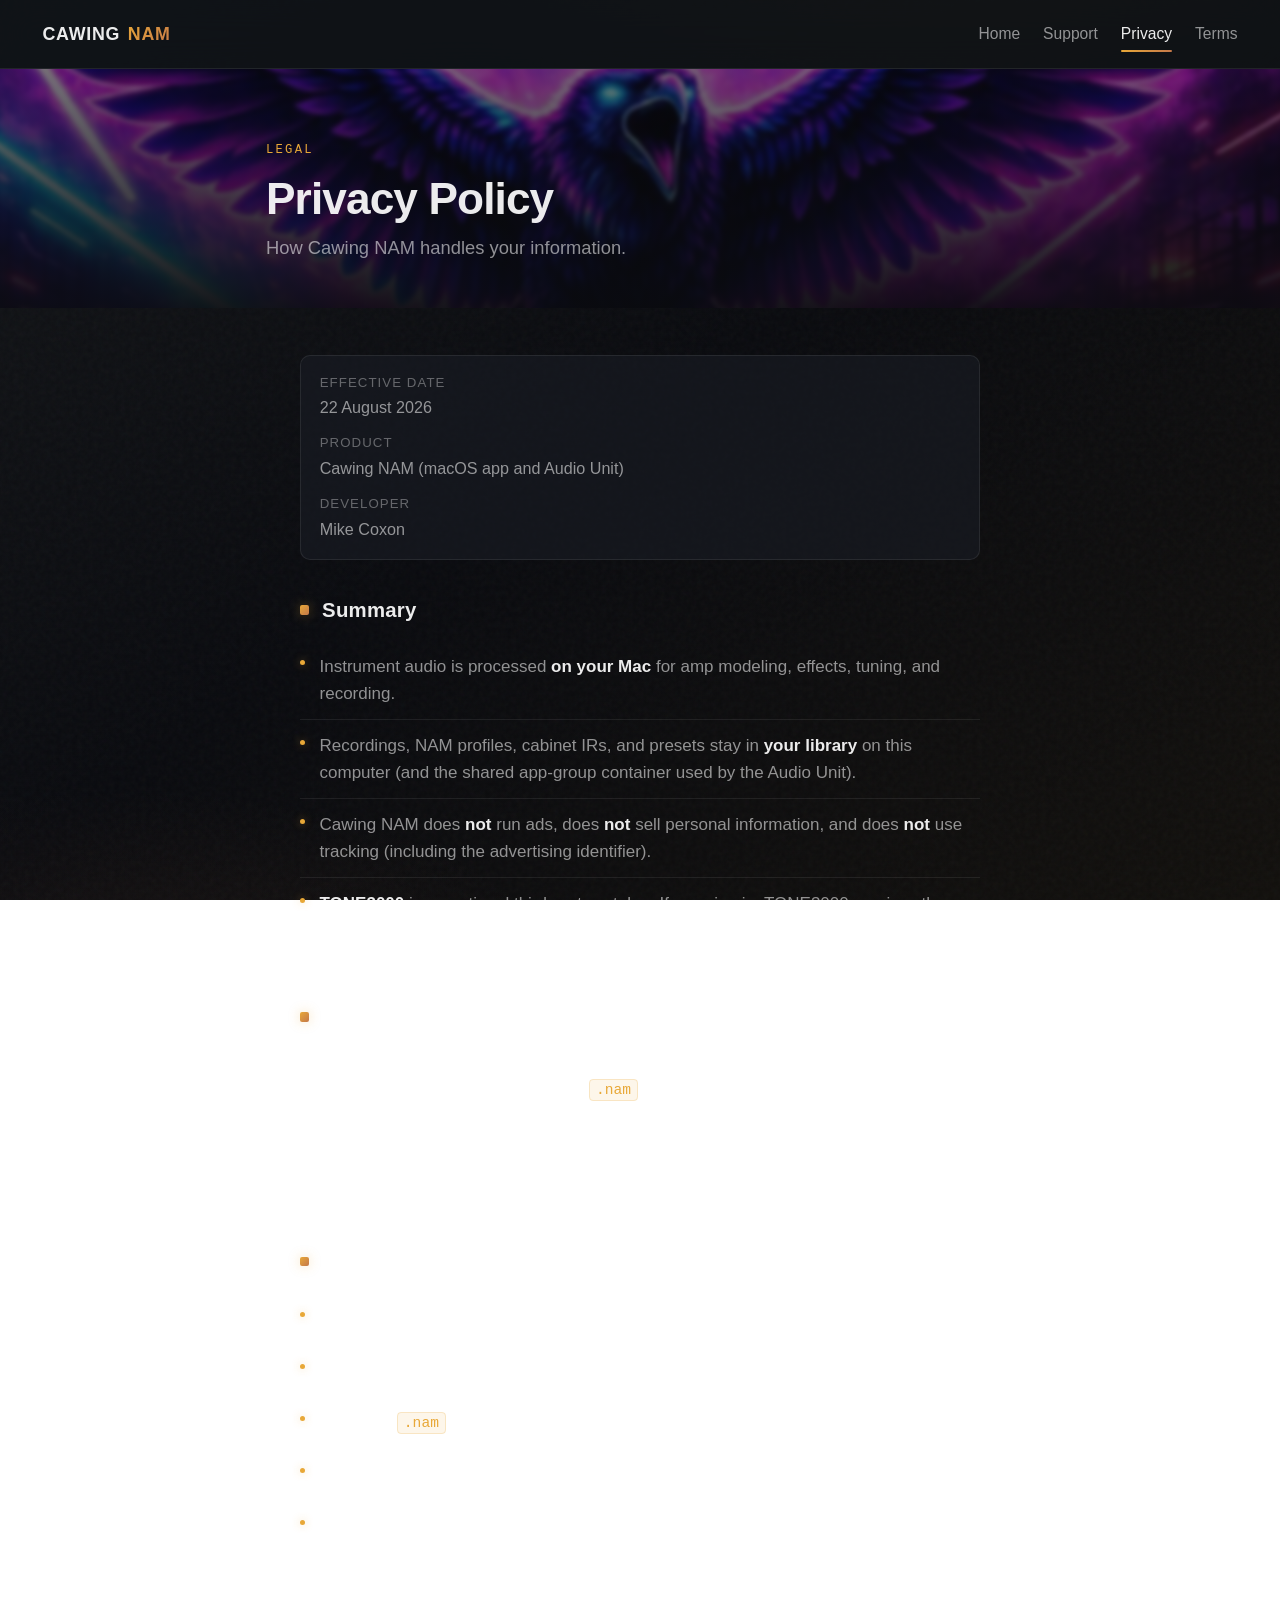
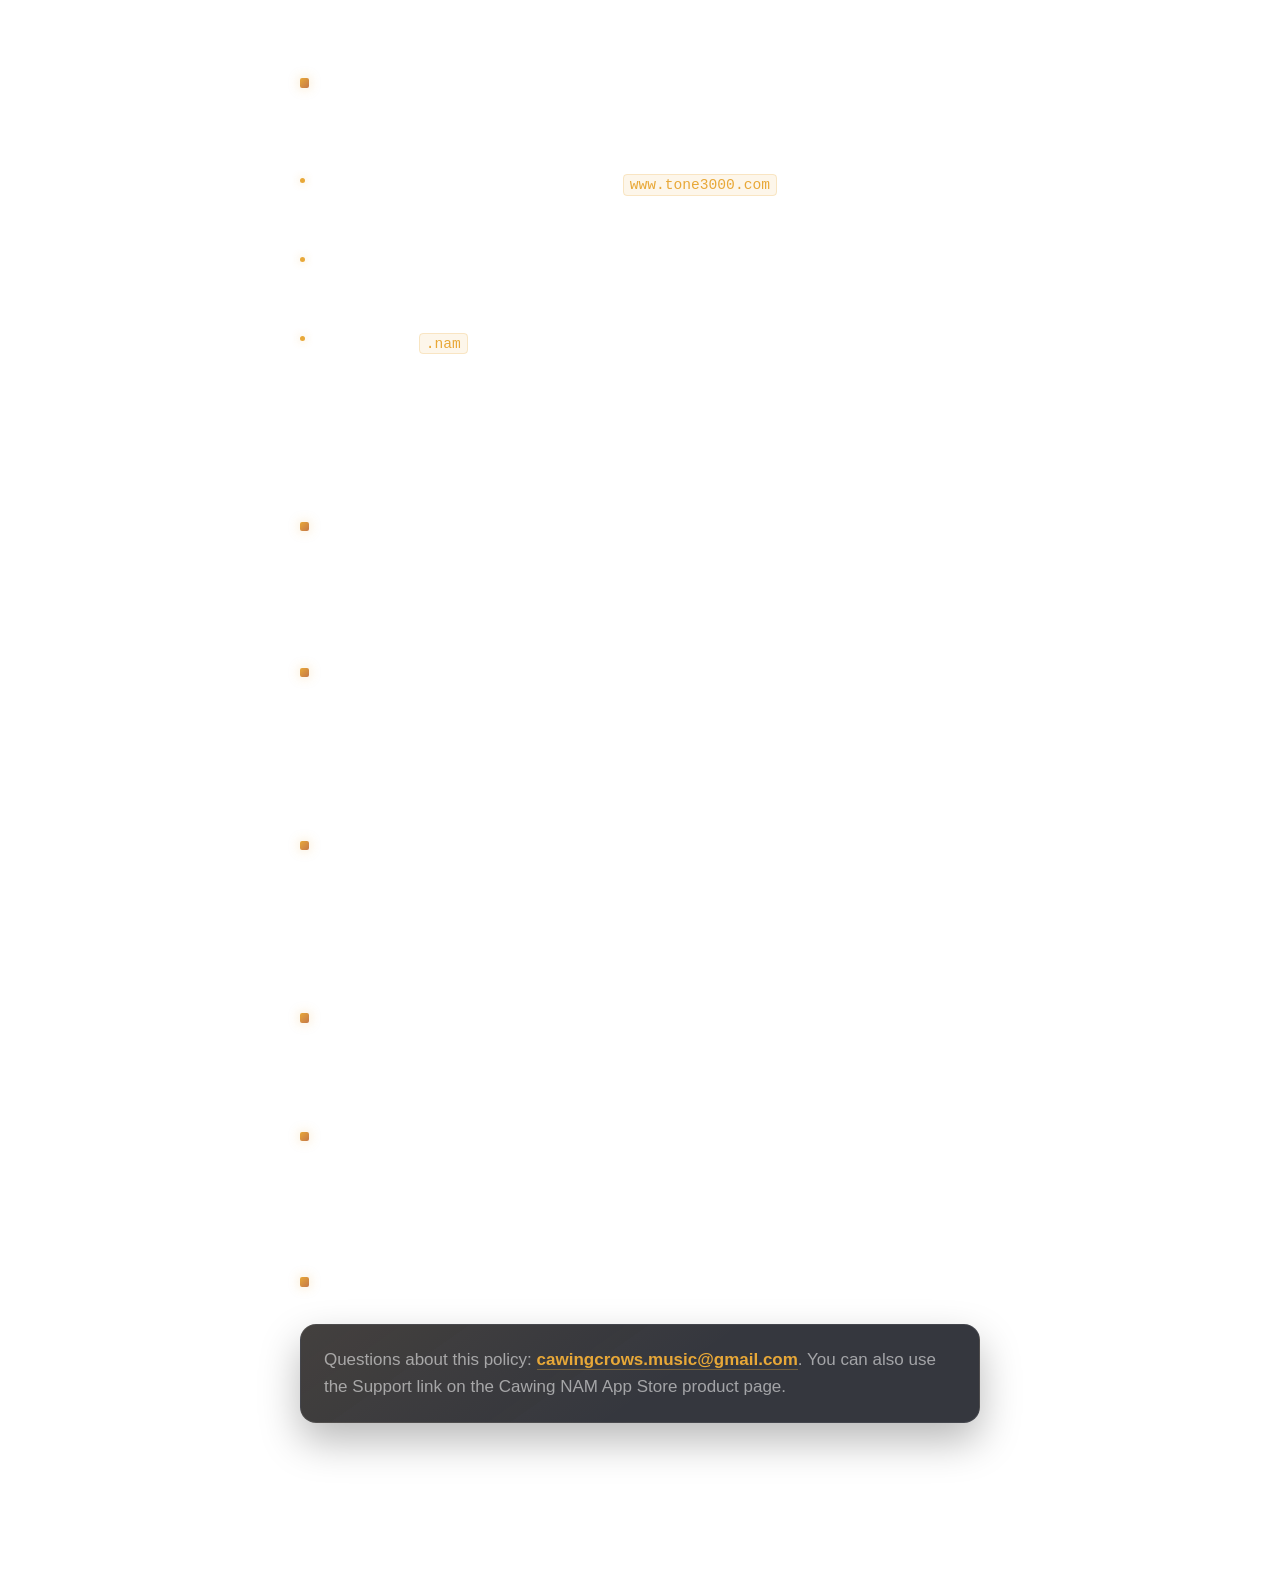
==== commit 61916c3d: "Add files via upload" ====
--- a/privacy.html
+++ b/privacy.html
@@ -5,7 +5,67 @@
   <meta name="viewport" content="width=device-width, initial-scale=1">
   <meta name="description" content="Privacy Policy for Cawing NAM on macOS and iOS.">
   <title>Cawing NAM Privacy Policy</title>
-  <link rel="stylesheet" href="styles.css">
+  <style>
+:root{--charcoal:#0f1217;--backdrop-a:#141619;--backdrop-b:#0a0b0f;--backdrop-c:#12100d;--panel:#1a1c24;--panel-raised:#242630;--stroke:rgba(255,255,255,0.08);--stroke-strong:rgba(255,255,255,0.14);--amber:#e8a838;--copper:#c4784a;--text:rgba(255,255,255,0.92);--text-2:rgba(255,255,255,0.55);--text-3:rgba(255,255,255,0.35);--brand-gradient:linear-gradient(135deg,var(--amber) 0%,var(--copper) 100%);--font-display:-apple-system,BlinkMacSystemFont,"SF Pro Display","Helvetica Neue",sans-serif;--font-body:-apple-system,BlinkMacSystemFont,"SF Pro Text","Helvetica Neue",sans-serif;--font-mono:"SF Mono",ui-monospace,"Menlo",monospace;--radius:16px;--max:44rem;--max-wide:68rem}
+*,*::before,*::after{box-sizing:border-box}
+html{font-size:17px;scroll-behavior:smooth}
+body{margin:0;min-height:100vh;color:var(--text);font-family:var(--font-body);font-weight:400;line-height:1.6;background:radial-gradient(ellipse 90% 55% at 80% -10%,rgba(232,168,56,0.09),transparent 55%),radial-gradient(ellipse 70% 45% at 10% 110%,rgba(196,120,74,0.07),transparent 50%),linear-gradient(145deg,var(--backdrop-a),var(--backdrop-b) 48%,var(--backdrop-c));background-attachment:fixed;-webkit-font-smoothing:antialiased}
+body::before{content:"";position:fixed;inset:0;pointer-events:none;opacity:0.035;background-image:url("data:image/svg+xml,%3Csvg viewBox='0 0 200 200' xmlns='http://www.w3.org/2000/svg'%3E%3Cfilter id='n'%3E%3CfeTurbulence type='fractalNoise' baseFrequency='0.85' numOctaves='4' stitchTiles='stitch'/%3E%3C/filter%3E%3Crect width='100%25' height='100%25' filter='url(%23n)'/%3E%3C/svg%3E");z-index:0}
+a{color:var(--amber);text-decoration:none;transition:color 0.2s ease}
+a:hover{color:#f0c060}
+strong{font-weight:600;color:var(--text)}
+code{font-family:var(--font-mono);font-size:0.86em;font-weight:500;color:var(--amber);background:rgba(232,168,56,0.1);border:1px solid rgba(232,168,56,0.22);border-radius:4px;padding:0.12em 0.4em}
+.site-shell{position:relative;z-index:1;min-height:100vh;display:flex;flex-direction:column}
+.site-nav{display:flex;align-items:center;justify-content:space-between;gap:1.5rem;padding:1.15rem clamp(1.25rem,4vw,2.5rem);border-bottom:1px solid var(--stroke);background:rgba(15,18,23,0.72);backdrop-filter:blur(16px);-webkit-backdrop-filter:blur(16px);position:sticky;top:0;z-index:20}
+.brand-mark{display:inline-flex;align-items:baseline;gap:0.45rem;font-family:var(--font-display);font-weight:800;font-size:1.05rem;letter-spacing:0.04em;text-transform:uppercase;color:var(--text)}
+.brand-mark:hover{color:var(--text);opacity:0.9}
+.brand-mark span{background:var(--brand-gradient);-webkit-background-clip:text;background-clip:text;color:transparent}
+.nav-links{display:flex;flex-wrap:wrap;gap:0.35rem 1.35rem;font-size:0.92rem;font-weight:500}
+.nav-links a{color:var(--text-2);position:relative}
+.nav-links a:hover,.nav-links a[aria-current="page"]{color:var(--text)}
+.nav-links a[aria-current="page"]::after{content:"";position:absolute;left:0;right:0;bottom:-0.35rem;height:2px;border-radius:1px;background:var(--brand-gradient)}
+main{flex:1;width:min(100%,var(--max));margin:0 auto;padding:2.75rem clamp(1.25rem,4vw,2rem) 3.5rem}
+main.page-home{width:100%;max-width:none;padding:0}
+.site-footer{margin-top:auto;padding:1.75rem clamp(1.25rem,4vw,2.5rem) 2.25rem;border-top:1px solid var(--stroke);color:var(--text-3);font-size:0.85rem;display:flex;flex-wrap:wrap;gap:0.75rem 1.5rem;justify-content:space-between;align-items:center}
+.site-footer a{color:var(--text-2)}
+.site-footer a:hover{color:var(--amber)}
+.eyebrow{margin:0 0 0.85rem;font-family:var(--font-mono);font-size:0.72rem;font-weight:500;letter-spacing:0.18em;text-transform:uppercase;color:var(--amber)}
+h1{margin:0 0 0.65rem;font-family:var(--font-display);font-weight:800;font-size:clamp(2.15rem,5vw,3rem);line-height:1.08;letter-spacing:-0.02em}
+h2{margin:2.6rem 0 0.85rem;font-family:var(--font-display);font-weight:700;font-size:1.2rem;letter-spacing:0.01em;color:var(--text);display:flex;align-items:center;gap:0.75rem}
+h2::before{content:"";width:0.55rem;height:0.55rem;border-radius:2px;background:var(--brand-gradient);box-shadow:0 0 12px rgba(232,168,56,0.35);flex-shrink:0}
+.lede{margin:0 0 1.5rem;font-size:1.08rem;color:var(--text-2);max-width:38rem}
+.meta-line{margin:0 0 1.75rem;padding:0.95rem 1.1rem;border:1px solid var(--stroke);border-radius:10px;background:rgba(26,28,36,0.65);color:var(--text-2);font-size:0.95rem}
+.meta-line strong{color:var(--text-3);font-weight:500;font-size:0.78rem;letter-spacing:0.08em;text-transform:uppercase;display:block;margin-bottom:0.15rem}
+.meta-line span+span{margin-top:0.65rem;display:block}
+p{margin:0 0 1rem;color:var(--text-2)}
+p:last-child{margin-bottom:0}
+ul{margin:0 0 1rem;padding:0;list-style:none}
+ul li{position:relative;padding:0.7rem 0 0.7rem 1.15rem;border-bottom:1px solid var(--stroke);color:var(--text-2)}
+ul li:last-child{border-bottom:0}
+ul li::before{content:"";position:absolute;left:0;top:1.15rem;width:5px;height:5px;border-radius:50%;background:var(--amber);box-shadow:0 0 8px rgba(232,168,56,0.45)}
+ul li strong{color:var(--text)}
+.page-hero{position:relative;overflow:hidden;padding:clamp(3rem,8vh,5rem) clamp(1.25rem,4vw,2.5rem) clamp(2rem,5vh,3rem);margin-bottom:0}
+.page-hero .hero-bg{position:absolute;inset:0;z-index:0}
+.page-hero .hero-bg img{width:100%;height:100%;object-fit:cover;object-position:center 35%;display:block;filter:blur(2px);transform:scale(1.08)}
+.page-hero .hero-bg::after{content:"";position:absolute;inset:0;background:linear-gradient(180deg,rgba(10,11,15,0.55) 0%,rgba(10,11,15,0.75) 50%,rgba(10,11,15,0.95) 100%)}
+.page-hero .hero-content{position:relative;z-index:1;max-width:var(--max);margin:0 auto;animation:riseIn 0.7s cubic-bezier(0.22,1,0.36,1) both}
+.page-hero .hero-content h1{font-size:clamp(1.8rem,4vw,2.6rem)}
+.contact-block{margin:1.5rem 0 0;padding:1.25rem 1.35rem;border-radius:var(--radius);border:1px solid var(--stroke);background:linear-gradient(145deg,rgba(232,168,56,0.08),transparent 55%),rgba(26,28,36,0.88);box-shadow:0 18px 40px rgba(0,0,0,0.28);animation:riseIn 0.7s cubic-bezier(0.22,1,0.36,1) 0.08s both}
+.contact-block p{margin:0}
+.contact-block a{font-weight:600;border-bottom:1px solid rgba(232,168,56,0.35)}
+.contact-block a:hover{border-bottom-color:var(--amber)}
+.trouble-list li{padding-top:0.95rem;padding-bottom:0.95rem}
+.trouble-list li strong{display:block;margin-bottom:0.2rem;font-size:0.98rem}
+.page-intro{animation:riseIn 0.7s cubic-bezier(0.22,1,0.36,1) both}
+.doc-body h2:first-of-type{margin-top:2rem}
+.doc-body{animation:riseIn 0.75s cubic-bezier(0.22,1,0.36,1) 0.05s both}
+.inline-links{margin-top:2.5rem;padding-top:1.25rem;border-top:1px solid var(--stroke);color:var(--text-3);font-size:0.95rem}
+.inline-links a{margin:0 0.15rem}
+@keyframes riseIn{from{opacity:0;transform:translateY(14px)}to{opacity:1;transform:translateY(0)}}
+@keyframes heroDrift{from{transform:scale(1.02) translate3d(0,0,0)}to{transform:scale(1.06) translate3d(-1.2%,-0.8%,0)}}
+@media(prefers-reduced-motion:reduce){*,*::before,*::after{animation:none!important;transition:none!important}}
+@media(max-width:640px){.site-nav{flex-direction:column;align-items:flex-start;gap:0.85rem}.hero{min-height:92vh}.hero-brand{font-size:clamp(2.6rem,14vw,3.4rem)}}
+  </style>
 </head>
 <body>
   <div class="site-shell">
@@ -19,17 +79,23 @@
       </div>
     </nav>
 
-    <main>
-      <header class="page-intro">
+    <section class="page-hero">
+      <div class="hero-bg" aria-hidden="true">
+        <img src="assets/splash.jpg" alt="" width="1024" height="628">
+      </div>
+      <div class="hero-content">
         <p class="eyebrow">Legal</p>
         <h1>Privacy Policy</h1>
-        <div class="meta-line">
-          <span><strong>Effective date</strong> 22 August 2026</span>
-          <span><strong>Product</strong> Cawing NAM (macOS app and Audio Unit)</span>
-          <span><strong>Developer</strong> Mike Coxon</span>
-        </div>
-        <p class="lede">This policy describes how Cawing NAM handles information. The Mac App Store listing links here.</p>
-      </header>
+        <p class="lede">How Cawing NAM handles your information.</p>
+      </div>
+    </section>
+
+    <main>
+      <div class="meta-line">
+        <span><strong>Effective date</strong> 22 August 2026</span>
+        <span><strong>Product</strong> Cawing NAM (macOS app and Audio Unit)</span>
+        <span><strong>Developer</strong> Mike Coxon</span>
+      </div>
 
       <div class="doc-body">
         <h2>Summary</h2>
@@ -42,7 +108,7 @@
 
         <h2>Information we do not collect</h2>
         <p>We do not operate a Cawing NAM backend that receives microphone or instrument audio, Ideas recordings, the contents of your <code>.nam</code> files or cabinet IRs, or your name, email, or payment details for the app itself (purchases go through Apple).</p>
-        <p>Apple may collect standard App Store, TestFlight, and crash information under Apple’s privacy policy.</p>
+        <p>Apple may collect standard App Store, TestFlight, and crash information under Apple's privacy policy.</p>
 
         <h2>Information processed on your Mac</h2>
         <ul>
@@ -64,7 +130,7 @@
         <p>TONE3000 is operated by a third party. Their handling of your account is governed by their privacy policy and terms. You can sign out in the TONE3000 panel; that clears the local session we stored.</p>
 
         <h2>Tracking</h2>
-        <p>Cawing NAM does not track you across other companies’ apps or websites. We do not use the advertising identifier.</p>
+        <p>Cawing NAM does not track you across other companies' apps or websites. We do not use the advertising identifier.</p>
 
         <h2>Sharing</h2>
         <p>We do not sell your information. The only third party the app talks to for optional features is TONE3000, plus Apple for distribution. If you export recordings or drag files out of the app, you choose where they go.</p>
